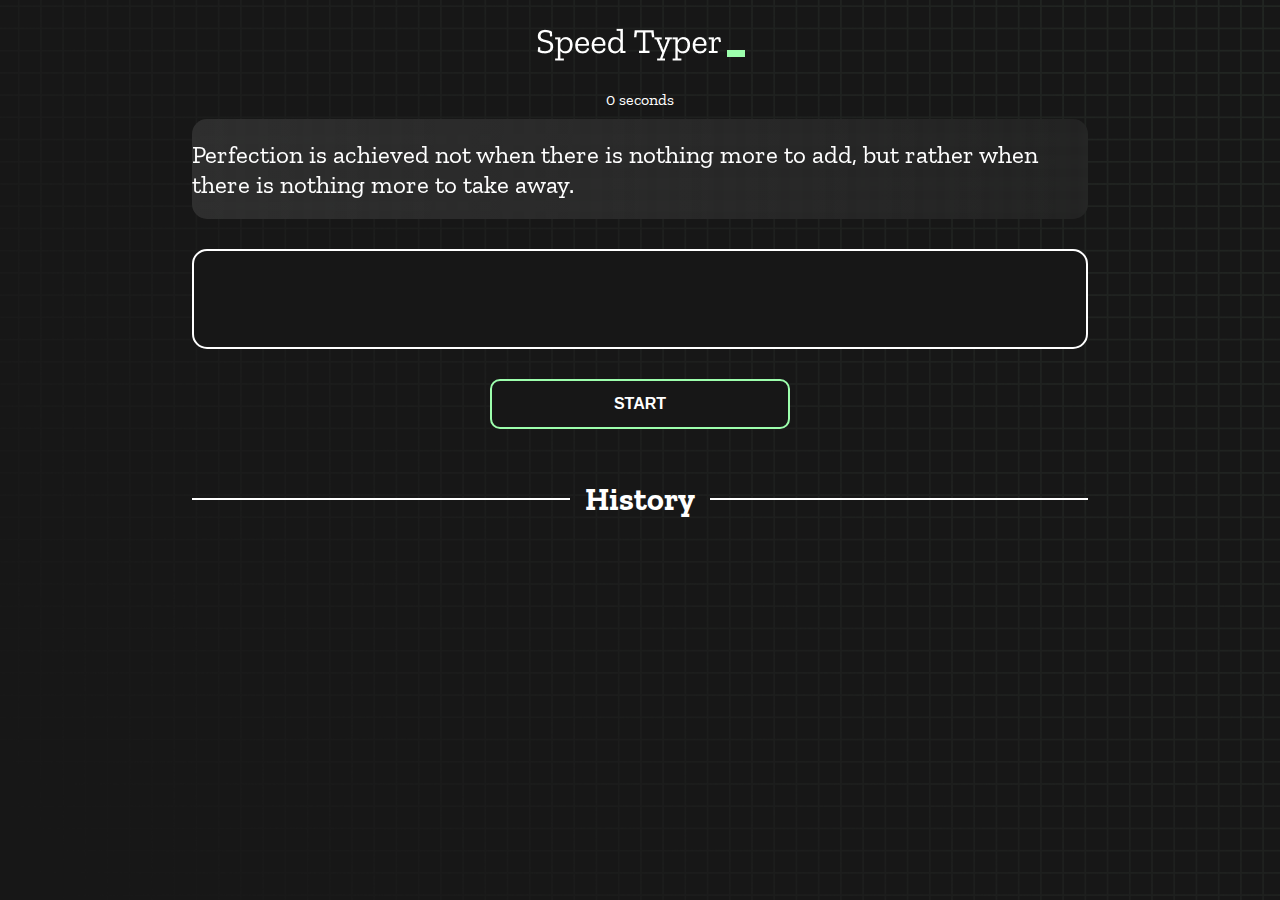
==== index.html @ 1dcb7b4f "Initial commit" ====
<!DOCTYPE html>
<html lang="en">
  <head>
    <meta charset="UTF-8" />
    <meta http-equiv="X-UA-Compatible" content="IE=edge" />
    <meta name="viewport" content="width=device-width, initial-scale=1.0" />
    <title>Speed Monster</title>
    <link rel="stylesheet" href="styles.css" />
    <link rel="preconnect" href="https://fonts.googleapis.com" />
    <link rel="preconnect" href="https://fonts.gstatic.com" crossorigin />
    <link
      href="https://fonts.googleapis.com/css2?family=Zilla+Slab:wght@300;400;500&display=swap"
      rel="stylesheet"
    />
  </head>
  <body>
    <h1 class="title"><img src="./logo.png" /></h1>
    <div id="show-time">0 seconds</div>

    <div class="box-container">
      <div id="question"></div>

      <div id="display" class="inactive"></div>

      <div class="buttons">
        <button id="starts">START</button>
      </div>

      <div class="divider-container">
        <div class="line"></div>
        <h1 class="title2">History</h1>
        <div class="line"></div>
      </div>
      <div id="histories"></div>
    </div>

    <div id="countdown"></div>
    <div id="modal-background" class="hidden"></div>
    <div id="result" class="hidden"></div>

    <script src="./history.js"></script>
    <script src="./script.js"></script>
  </body>
</html>
---- styles.css ----
* {
  padding: 0;
  margin: 0;
  box-sizing: border-box;
}

body {
  background-image: url("./bg.png");
  background-size: cover;
  background-position: left top;
  font-family: "Zilla Slab", serif;
}

.box-container {
  width: 70%;
  margin: 0 auto;
}

#question {
  height: 100px;
  display: flex;
  align-items: center;
  justify-content: center;
  color: white;
  font-size: 25px;
  border-radius: 15px;
  background: rgb(255, 255, 255);
  background: linear-gradient(
    92.49deg,
    rgba(255, 255, 255, 0.1) 0.18%,
    rgba(255, 255, 255, 0.05) 99.85%
  );
  backdrop-filter: blur(5px);
  margin-bottom: 30px;
}

#display {
  height: 100px;
  display: flex;
  flex-wrap: wrap;
  align-items: center;
  padding-left: 5rem;
  color: white;
  font-size: 32px;
  background-color: #171717;
  border: 2px solid #9dffad;
  border-radius: 15px;
}

#countdown {
  position: fixed;
  height: 100vh;
  width: 100vw;
  background-color: rgba(0, 0, 0, 0.8);
  top: 0;
  left: 0;
  display: flex;
  align-items: center;
  justify-content: center;
  font-size: 3rem;
  color: white;
  display: none;
}
#result {
  position: fixed;
  top: 10%; 
  left: 10%;
  transform: translate(-50%, -50%);
  height: 250px;
  width: 400px;
  background-color: #171717;
  border-radius: 15px;
  border: 2px solid #9dffad;
  color: white;
  text-align: center;
  padding: 2rem;
}
#show-time{
  text-align: center;
  color: white;
  margin: 10px 0;
}

.green {
  color: #9dffad;
}
.red {
  color: #eb6565;
}
.bold {
  font-weight: 700;
}
.inactive {
  border: 2px solid white !important;
}
.hidden {
  display: none;
}
.title {
  text-align: center;
  color: white;
  margin: 20px 0;
}

.divider-container {
  height: 80px;
  display: flex;
  justify-content: center;
  align-items: center;
  gap: 15px;
  margin: 0 auto;
}

.line {
  height: 2px;
  background: white;
  width: 100%;
}

.title2 {
  color: white;
  display: block;
}

.buttons {
  display: flex;
  justify-content: center;
  margin: 30px 0;
}
button {
  padding: 10px 20px;
  border: none;
  font-size: 16px;
  font-weight: bold;
  width: 300px;
  height: 50px;
  color: white;
  background-color: #171717;
  border-radius: 10px;
  border: 2px solid #9dffad;
  cursor: pointer;
}

#histories {
  display: flex;
  flex-wrap: wrap;
  justify-content: space-around;
}

.card {
  width: 100%;
  height: 100%;
  padding: 50px;
  display: flex;
  justify-content: space-between;
  align-items: center;
  padding: 20px 30px;
  color: white;
  border-radius: 15px;
  background: rgb(255, 255, 255);
  background: linear-gradient(
    92.49deg,
    rgba(255, 255, 255, 0.1) 0.18%,
    rgba(255, 255, 255, 0.05) 99.85%
  );
  backdrop-filter: blur(5px);
  margin-bottom: 30px;
}

#modal-background {
  background: rgb(255, 255, 255);
  background: linear-gradient(
    92.49deg,
    rgba(255, 255, 255, 0.1) 0.18%,
    rgba(255, 255, 255, 0.05) 99.85%
  );
  backdrop-filter: blur(5px);
  height: 100vh;
  width: 100%;
  position: fixed;
  top: 0;
}

@media only screen and (max-width: 700px) {
  .box-container {
    padding: 0 20px;
    width: 100%;
  }
  .card {
    flex-direction: column;
  }
}
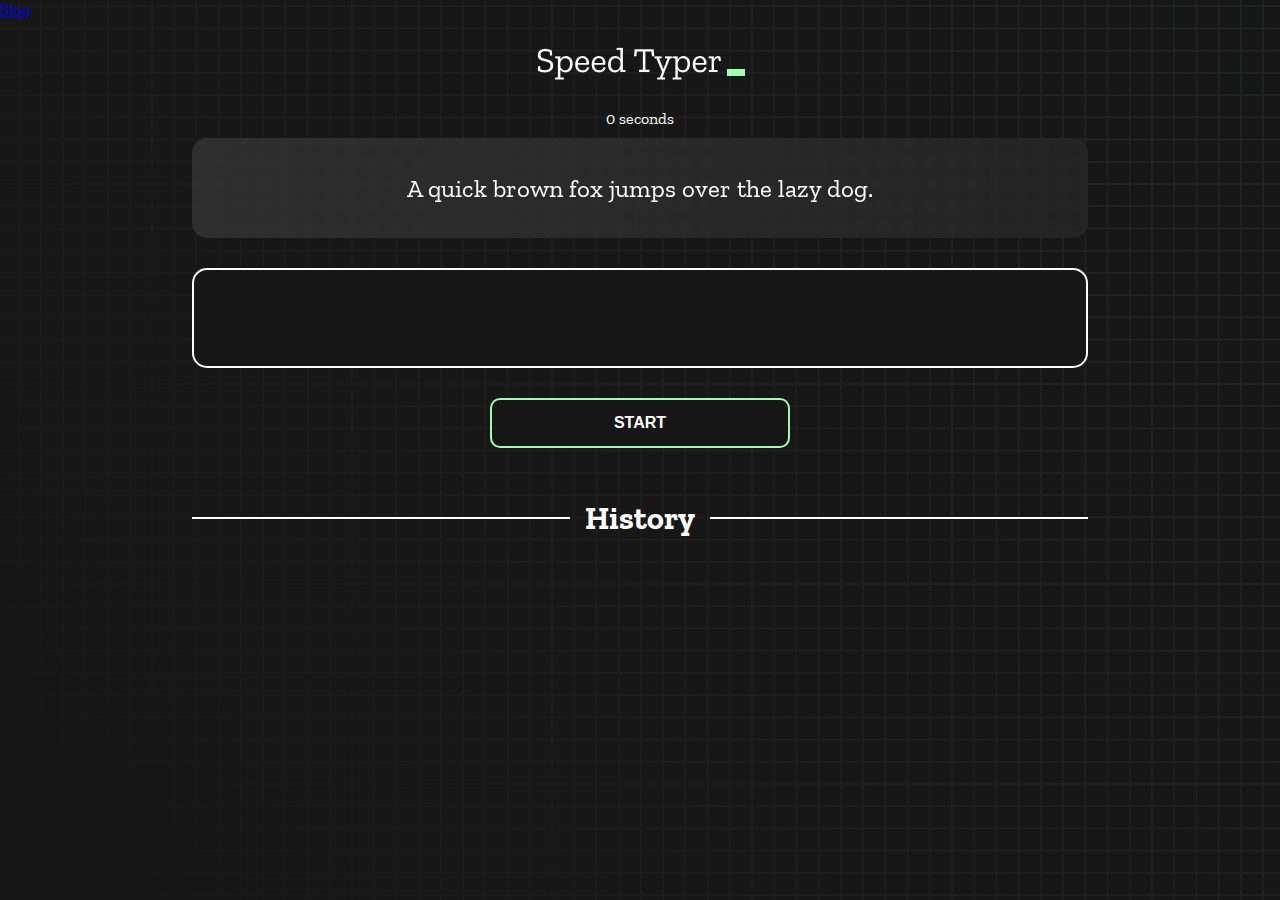
==== commit 9988d2cb: "blog page added" ====
--- a/index.html
+++ b/index.html
@@ -13,6 +13,11 @@
       rel="stylesheet"
     />
   </head>
+  <head>
+    <div class="blog">
+      <a href="./blog.html">Blog</a>
+    </div>
+  </head>
   <body>
     <h1 class="title"><img src="./logo.png" /></h1>
     <div id="show-time">0 seconds</div>
@@ -23,7 +28,7 @@
       <div id="display" class="inactive"></div>
 
       <div class="buttons">
-        <button id="starts">START</button>
+        <button id="start">START</button>
       </div>
 
       <div class="divider-container">
--- a/styles.css
+++ b/styles.css
@@ -63,8 +63,8 @@
 }
 #result {
   position: fixed;
-  top: 10%; 
-  left: 10%;
+  top: 50%; 
+  left: 50%;
   transform: translate(-50%, -50%);
   height: 250px;
   width: 400px;
@@ -151,9 +151,7 @@
   width: 100%;
   height: 100%;
   padding: 50px;
-  display: flex;
-  justify-content: space-between;
-  align-items: center;
+  text-align: center;
   padding: 20px 30px;
   color: white;
   border-radius: 15px;
@@ -186,7 +184,12 @@
     padding: 0 20px;
     width: 100%;
   }
-  .card {
-    flex-direction: column;
-  }
 }
+@media screen and (min-width: 701px) {
+  #histories {
+    display: grid;
+    gap: 20px;
+    grid-template-columns: repeat(2, 1fr);
+    margin-bottom: 30px;
+  }  
+}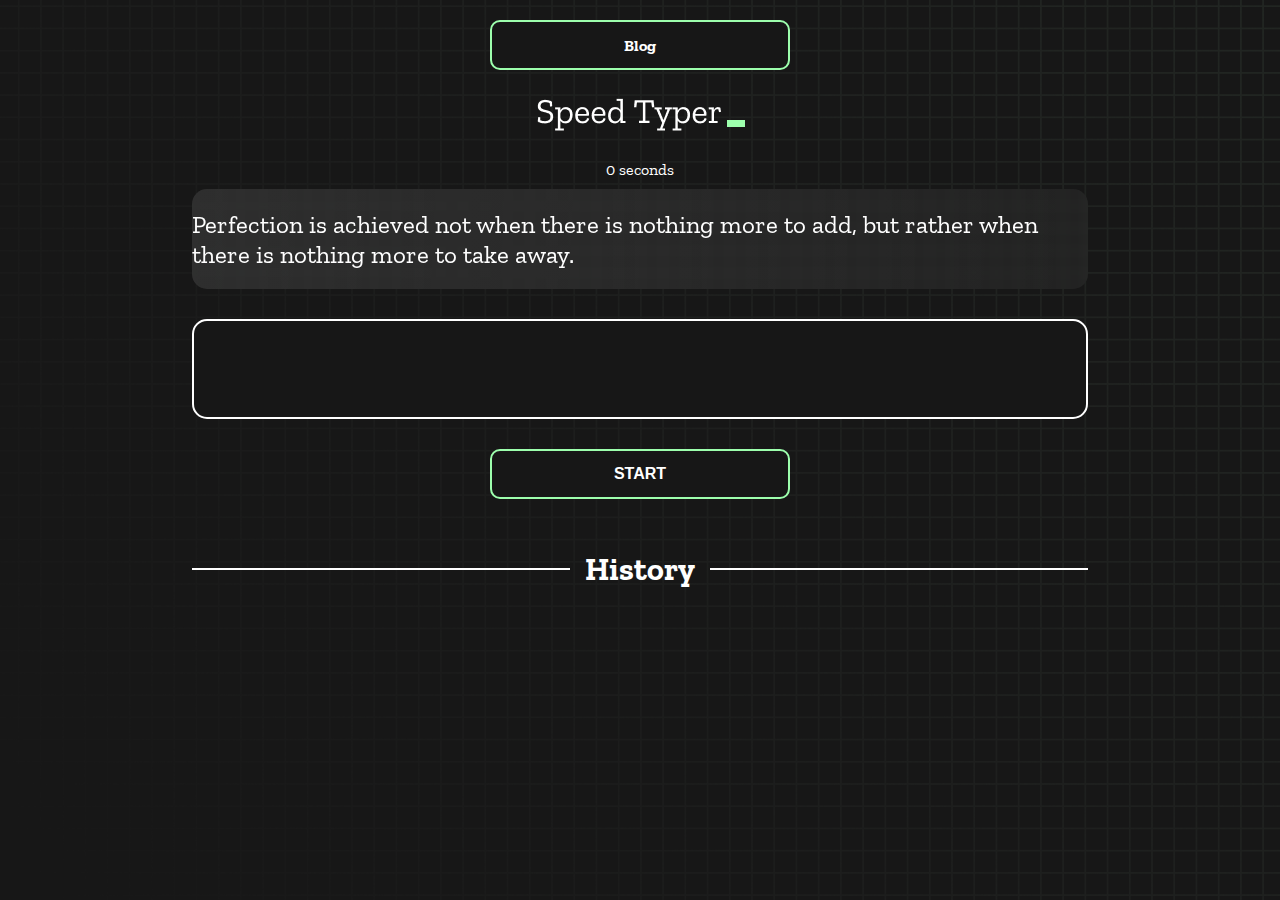
==== commit 94612670: "add style for blog button and blog page" ====
--- a/index.html
+++ b/index.html
@@ -15,7 +15,7 @@
   </head>
   <head>
     <div class="blog">
-      <a href="./blog.html">Blog</a>
+      <a class="button" href="./blog.html">Blog</a>
     </div>
   </head>
   <body>
@@ -28,7 +28,7 @@
       <div id="display" class="inactive"></div>
 
       <div class="buttons">
-        <button id="start">START</button>
+        <button class="button" id="start">START</button>
       </div>
 
       <div class="divider-container">
--- a/styles.css
+++ b/styles.css
@@ -127,7 +127,7 @@
   justify-content: center;
   margin: 30px 0;
 }
-button {
+.button {
   padding: 10px 20px;
   border: none;
   font-size: 16px;
@@ -192,4 +192,17 @@
     grid-template-columns: repeat(2, 1fr);
     margin-bottom: 30px;
   }  
+}
+
+/* Blog page css */
+.blog {
+  margin: 20px 0 20px 0;
+  display: flex;
+  justify-content: center;
+}
+.blog a {
+  text-decoration: none;
+  display: flex;
+  justify-content: center;
+  align-items: center;
 }